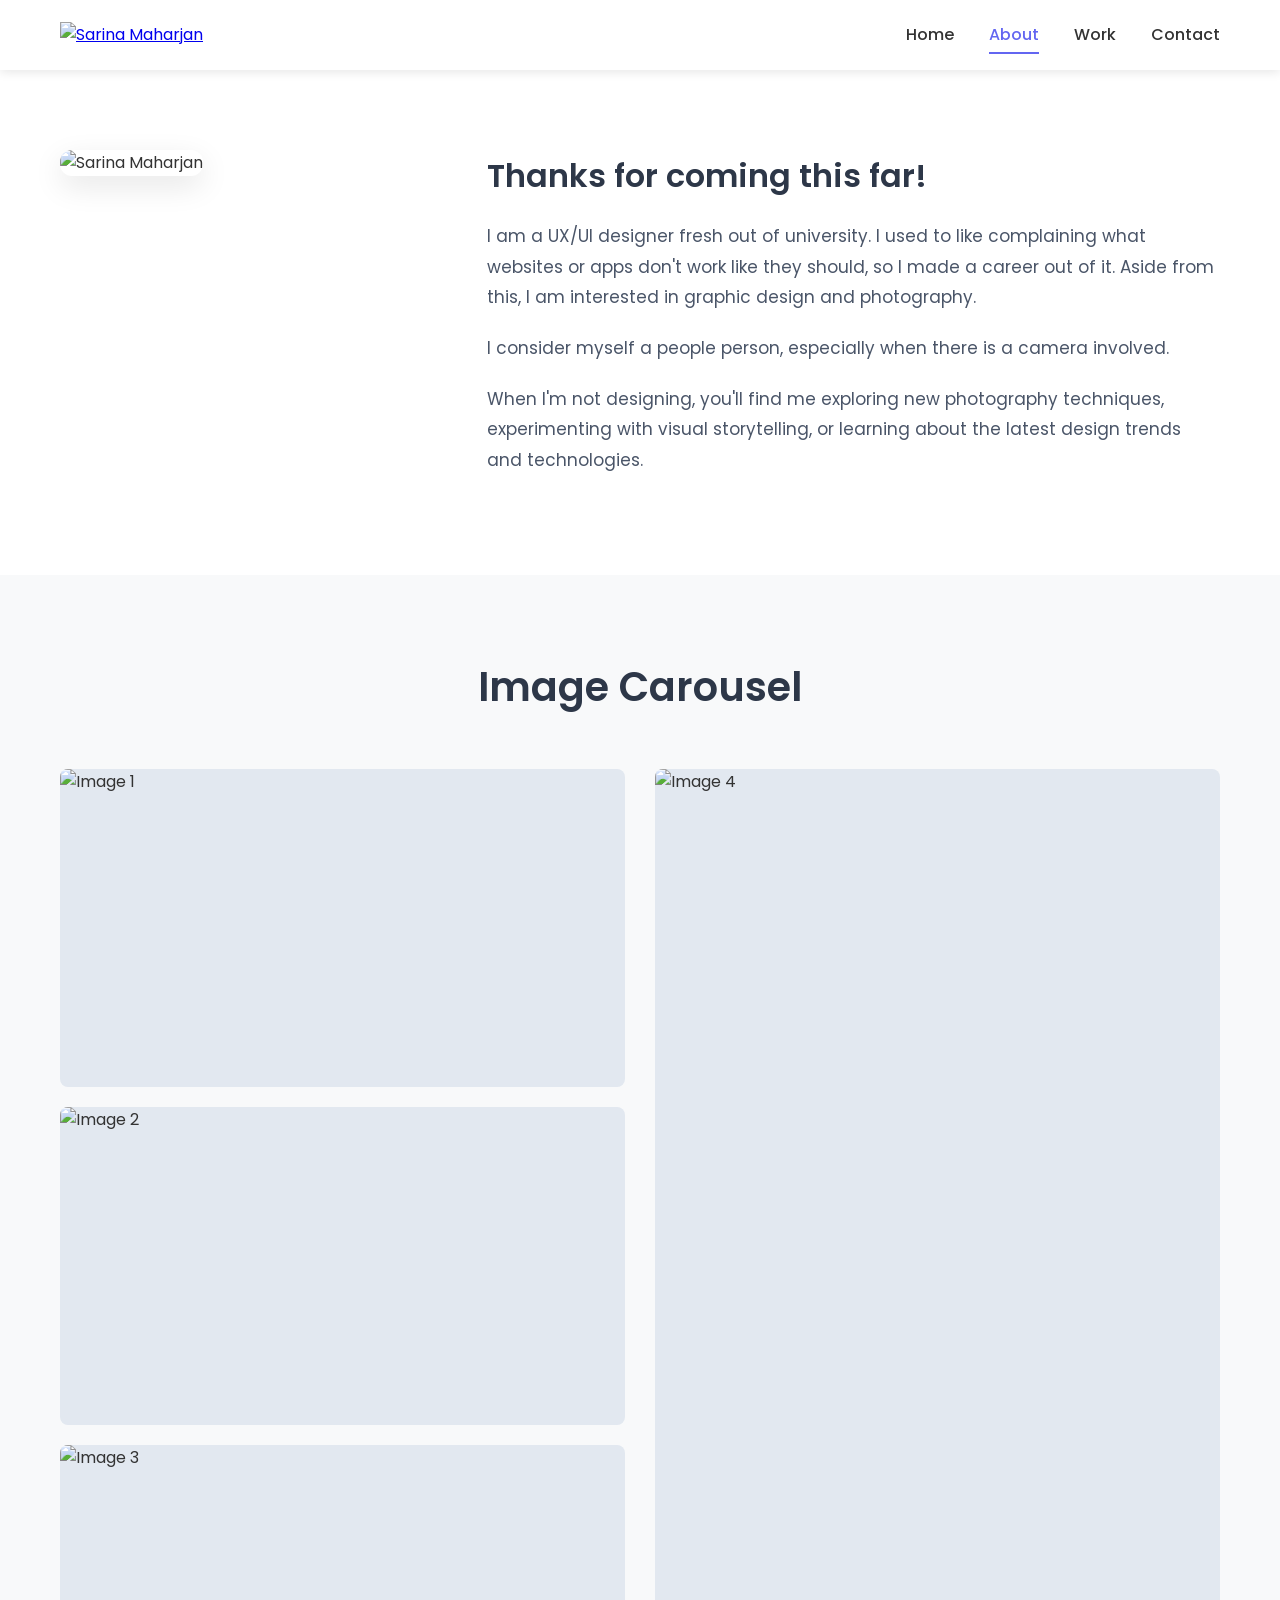
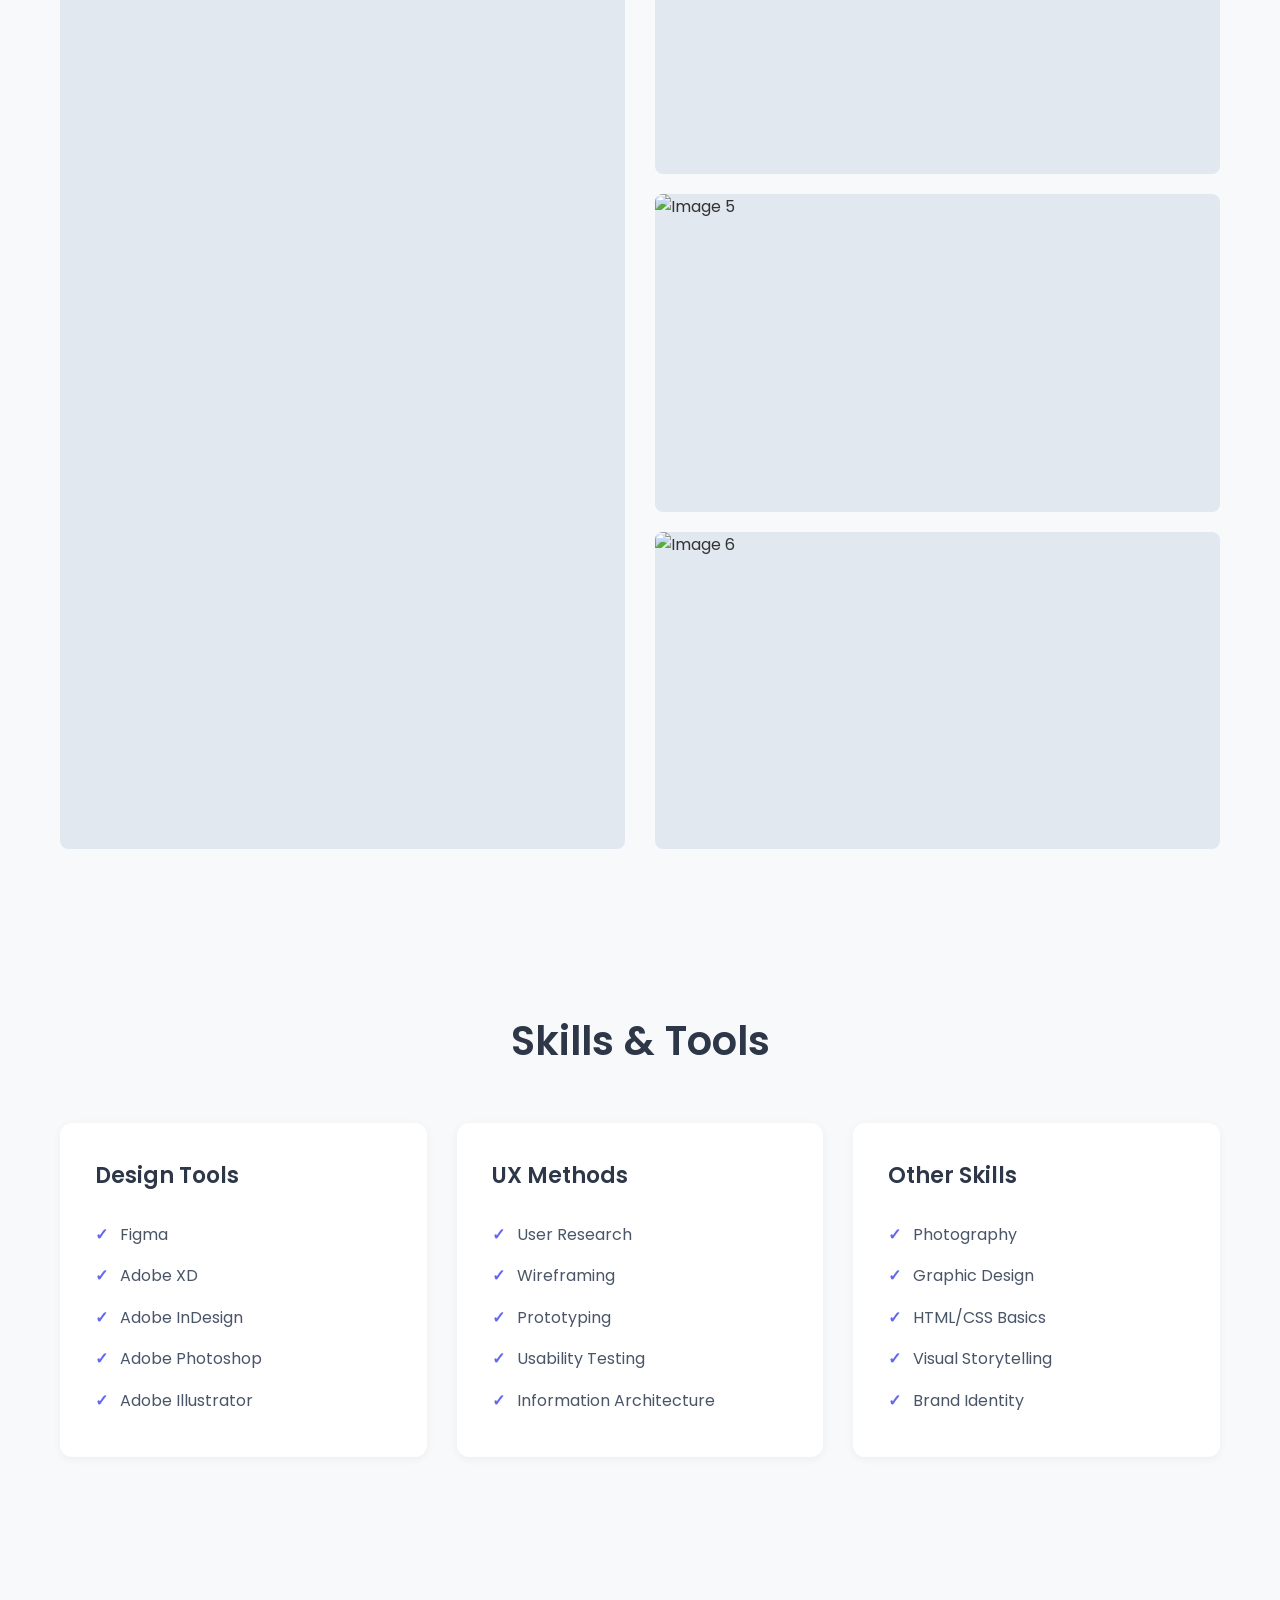
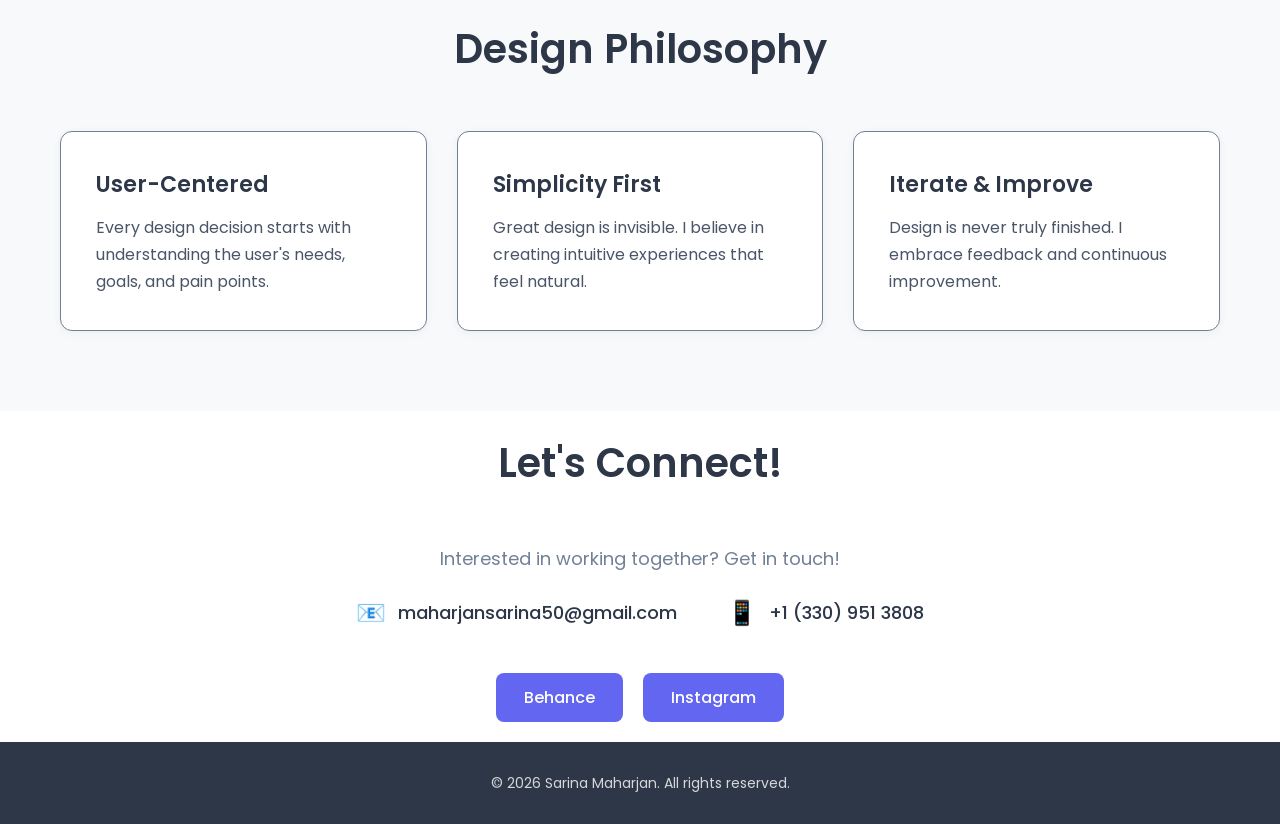
==== about.html @ 045d9f21 "Add files via upload" ====
<!DOCTYPE html>
<html lang="en">
<head>
    <meta charset="UTF-8">
    <meta name="viewport" content="width=device-width, initial-scale=1.0">
    <title>Sarina Maharjan</title>
    <link rel="stylesheet" href="style.css">
    <link href="https://fonts.googleapis.com/css2?family=Poppins:wght@300;400;500;600;700&display=swap" rel="stylesheet">
</head>
<body>
    <!-- Navigation -->
    <nav class="navbar">
        <div class="nav-container">
              <a href="index.html" class="logo">
    <img src="logo.png" alt="Sarina Maharjan">
</a>
            <ul class="nav-menu">
                <li><a href="index.html">Home</a></li>
                <li><a href="about.html" class="active">About</a></li>
                <li><a href="work.html">Work</a></li>
                <li><a href="#contact">Contact</a></li>
            </ul>
        </div>
    </nav>

    <!-- About Hero 
    <section class="page-hero">
        <div class="container">
            <h1>About Me</h1>
            <p>Designer, Creator, Problem Solver</p>
        </div>
    </section>
    -->

    <!-- About Content -->
    <section class="about-content">
        <div class="container">
            <div class="about-layout">
                <div class="about-image">
                    <img src="profile.jpg" alt="Sarina Maharjan">
                </div>
                <div class="about-text">
                    <h2>Thanks for coming this far!</h2>
                    <p>I am a UX/UI designer fresh out of university. I used to like complaining what websites or apps don't work like they should, so I made a career out of it. Aside from this, I am interested in graphic design and photography.</p>
                    <p>I consider myself a people person, especially when there is a camera involved.</p>
                    <p>When I'm not designing, you'll find me exploring new photography techniques, experimenting with visual storytelling, or learning about the latest design trends and technologies.</p>
     
                    <!-- About Content 
                    <div class="about-stats">
                        <div class="stat-item">
                            <h3>Fresh Graduate</h3>
                            <p>UX/UI Design</p>
                        </div>
                        <div class="stat-item">
                            <h3>Passionate</h3>
                            <p>About Design & Photography</p>
                        </div>
                        <div class="stat-item">
                            <h3>People Person</h3>
                            <p>Collaborative & Creative</p>
                        </div>
                    </div>-->
                </div>
            </div>
        </div>
    </section>

    <section class="carousel-section">
    <div class="container">
        <h2 class="section-title">Image Carousel</h2>
        <div class="carousel-grid">
            <!-- Left Column -->
            <div class="carousel-column">
                <div class="carousel-item horizontal">
                    <img src="saree.jpg" alt="Image 1">
                </div>
                <div class="carousel-item horizontal">
                    <img src="stage.jpg" alt="Image 2">
                </div>
                <div class="carousel-item vertical">
                    <img src="photo.jpg" alt="Image 3">
                </div>
            </div>
            
            <!-- Right Column -->
            <div class="carousel-column">
                <div class="carousel-item vertical">
                    <img src="office.jpg" alt="Image 4">
                </div>
                <div class="carousel-item horizontal">
                    <img src="wedding.jpg" alt="Image 5">
                </div>
                <div class="carousel-item horizontal">
                    <img src="smile.jpg" alt="Image 6">
                </div>
            </div>
        </div> 
    </div>
</section>

    <!-- Skills & Tools -->
    <section class="tools-section">
        <div class="container">
            <h2 class="section-title">Skills & Tools</h2>
            <div class="tools-grid">
                <div class="tool-category">
                    <h3>Design Tools</h3>
                    <ul>
                        <li>Figma</li>
                        <li>Adobe XD</li>
                        <li>Adobe InDesign</li>
                        <li>Adobe Photoshop</li>
                        <li>Adobe Illustrator</li>
                    </ul>
                </div>
                <div class="tool-category">
                    <h3>UX Methods</h3>
                    <ul>
                        <li>User Research</li>
                        <li>Wireframing</li>
                        <li>Prototyping</li>
                        <li>Usability Testing</li>
                        <li>Information Architecture</li>
                    </ul>
                </div>
                <div class="tool-category">
                    <h3>Other Skills</h3>
                    <ul>
                        <li>Photography</li>
                        <li>Graphic Design</li>
                        <li>HTML/CSS Basics</li>
                        <li>Visual Storytelling</li>
                        <li>Brand Identity</li>
                    </ul>
                </div>
            </div>
        </div>
    </section>

    <!-- Philosophy -->
    <section class="philosophy-section">
        <div class="container">
            <h2 class="section-title">Design Philosophy</h2>
            <div class="philosophy-content">
                <div class="philosophy-card">
                    <h3>User-Centered</h3>
                    <p>Every design decision starts with understanding the user's needs, goals, and pain points.</p>
                </div>
                <div class="philosophy-card">
                    <h3>Simplicity First</h3>
                    <p>Great design is invisible. I believe in creating intuitive experiences that feel natural.</p>
                </div>
                <div class="philosophy-card">
                    <h3>Iterate & Improve</h3>
                    <p>Design is never truly finished. I embrace feedback and continuous improvement.</p>
                </div>
            </div>
        </div>
    </section>

      <!-- Contact Section -->
    <section id="contact" class="contact">
        <div class="container">
            <h2 class="section-title">Let's Connect!</h2>
            <p class="contact-subtitle">Interested in working together? Get in touch!</p>
            <div class="contact-info">
                <div class="contact-item">
                    <span class="contact-icon">📧</span>
                    <a href="mailto:maharjansarina50@gmail.com">maharjansarina50@gmail.com</a>
                </div>
                <div class="contact-item">
                    <span class="contact-icon">📱</span>
                    <a href="tel:+13309513808">+1 (330) 951 3808</a>
                </div>
            </div>
            <div class="social-links">
                <a href="https://www.behance.net/sarinamaharjan" target="_blank" class="social-btn">
                    <span>Behance</span>
                </a>
                <a href="https://www.instagram.com/this_riri24/" target="_blank" class="social-btn">
                    <span>Instagram</span>
                </a>
            </div>
        </div>
    </section>

    <!-- Footer -->
    <footer>
        <div class="container">
            <p>© 2026 Sarina Maharjan. All rights reserved.</p>
        </div>
    </footer>

</body>
</html>
---- style.css ----
/* Reset & Base Styles */
* {
    margin: 0;
    padding: 0;
    box-sizing: border-box;
}

html {
    scroll-behavior: smooth;
}

body {
    font-family: 'Poppins', sans-serif;
    line-height: 1.6;
    color: #333;
    background-color: #ffffff;
}

.container {
    max-width: 1200px;
    margin: 0 auto;
    padding: 0 20px;
}

/* Navigation */
.navbar {
    background: white;
    box-shadow: 0 2px 10px rgba(0,0,0,0.1);
    position: sticky;
    top: 0;
    z-index: 1000;
}

.nav-container {
    max-width: 1200px;
    margin: 0 auto;
    padding: 0 20px;
    display: flex;
    justify-content: space-between;
    align-items: center;
    height: 70px;
}

.logo img {
    height: 60px;
    width: auto;
}

.nav-menu {
    display: flex;
    list-style: none;
    gap: 35px;
}

.nav-menu a {
    text-decoration: none;
    color: #333;
    font-weight: 500;
    font-size: 16px;
    transition: color 0.3s ease;
    position: relative;
}

.nav-menu a:hover,
.nav-menu a.active {
    color: #6366f1;
}

.nav-menu a.active::after {
    content: '';
    position: absolute;
    bottom: -8px;
    left: 0;
    width: 100%;
    height: 2px;
    background: #6366f1;
}

/* Hero Section */
.hero {
    background: linear-gradient(135deg, #667eea 0%, #764ba2 100%);
    color: white;
    padding: 100px 0;
    text-align: center;
}

.hero-content h1 {
    font-size: 48px;
    font-weight: 700;
    margin-bottom: 15px;
    letter-spacing: -1px;
}

.hero-content h2 {
    font-size: 28px;
    font-weight: 400;
    margin-bottom: 20px;
    opacity: 0.95;
}

.hero-description {
    font-size: 18px;
    line-height: 1.7;
    max-width: 700px;
    margin: 0 auto 40px;
    opacity: 0.9;
}

.hero-buttons {
    display: flex;
    gap: 20px;
    justify-content: center;
}

/* Buttons */
.btn {
    display: inline-block;
    padding: 14px 32px;
    border-radius: 8px;
    text-decoration: none;
    font-weight: 500;
    font-size: 16px;
    transition: all 0.3s ease;
    cursor: pointer;
    border: none;
}

.btn-primary {
   
    display: inline-block;
    background: #667eea;
    color: white;
    padding: 6px 16px;
    border-radius: 10px;
    font-size: 18px;
    font-weight: 500;
    margin-bottom: 15px;
}

.btn-primary:hover {
    transform: translateY(-2px);
    box-shadow: 0 10px 25px rgba(0,0,0,0.2);
}

.btn-secondary {
    background: transparent;
    color: white;
    border: 2px solid white;
}

.btn-secondary:hover {
    background: white;
    color: #6366f1;
}

/* Page Hero (for About & Work pages) */
.page-hero {
    background: linear-gradient(135deg, #667eea 0%, #764ba2 100%);
    color: white;
    padding: 100px 0;
    text-align: center;
}

.page-hero h1 {
    font-size: 48px;
    font-weight: 700;
    margin-bottom: 15px;
}

.page-hero p {
    font-size: 20px;
    opacity: 0.9;
}

/* Section Titles */
.section-title {
    font-size: 40px;
    font-weight: 600;
    margin-bottom: 50px;
    color: #2d3748;
    text-align: center;
}

/* Featured Work Section */
.featured-work {
    padding: 80px 0;
    background: #f8f9fa;
}

.work-grid {
    display: grid;
    grid-template-columns: repeat(auto-fit, minmax(320px, 1fr));
    gap: 40px;
}

.work-card {
    background: #e2e8f0;
    overflow: hidden;
    box-shadow: 0 4px 15px rgba(0,0,0,0.1);
    transition: transform 0.3s ease, box-shadow 0.3s ease;
    border: 1px solid #718096;
}

.work-card:hover {
    transform: translateY(-5px);
    box-shadow: 0 10px 30px rgba(0,0,0,0.15);
}

.work-image {
    width:100%;
    height: 250px;
    border: 5px solid #6366f1;
    display: flex;
    align-items: center;
    justify-content: center;
}

.work-image img {
    width: 100%;
    height: 100%;
    object-fit: cover;
}

.work-info {
    padding: 30px;
}

.work-info h3 {
    font-size: 24px;
    font-weight: 600;
    margin-bottom: 12px;
    color: #2d3748;
}

.work-info p {
    font-size: 16px;
    line-height: 1.6;
    color: #718096;
    margin-bottom: 20px;
}

.work-link {
    color: #6366f1;
    text-decoration: none;
    font-weight: 500;
    font-size: 16px;
    display: inline-flex;
    align-items: center;
    transition: color 0.3s ease;
}

.work-link:hover {
    color: #4f46e5;
}

/* Skills Section */
.skills {
    padding: 80px 0;
    background: white;
}

.skills-grid {
    display: grid;
    grid-template-columns: repeat(auto-fit, minmax(250px, 1fr));
    gap: 30px;
}

.skill-card {
    background: #f8f9fa;
    padding: 40px 30px;
    border-radius: 12px;
    text-align: center;
    transition: transform 0.3s ease;
}

.skill-card:hover {
    transform: translateY(-5px);
}

.skill-icon {
    font-size: 48px;
    margin-bottom: 20px;
}

.skill-card h3 {
    font-size: 22px;
    font-weight: 600;
    margin-bottom: 12px;
    color: #2d3748;
}

.skill-card p {
    font-size: 16px;
    color: #718096;
    line-height: 1.6;
}

/* About Page Styles */
.about-content {
    padding: 80px 0;
    background: white;
}

.about-layout {
    display: grid;
    grid-template-columns: 1fr 2fr;
    gap: 60px;
    align-items: start;
}

.about-image img {
    width: 100%;
    border-radius: 12px;
    box-shadow: 0 10px 30px rgba(0,0,0,0.1);
}

.about-text h2 {
    font-size: 32px;
    font-weight: 600;
    margin-bottom: 20px;
    color: #2d3748;
}

.about-text p {
    font-size: 17px;
    line-height: 1.8;
    color: #4a5568;
    margin-bottom: 20px;
}

.about-stats {
    display: grid;
    grid-template-columns: repeat(auto-fit, minmax(200px, 1fr));
    gap: 30px;
    margin-top: 40px;
}

.stat-item {
    background: #f8f9fa;
    padding: 25px;
    border-radius: 8px;
    text-align: center;
}

.stat-item h3 {
    font-size: 20px;
    font-weight: 600;
    color: #6366f1;
    margin-bottom: 8px;
}

.stat-item p {
    font-size: 15px;
    color: #718096;
}
/*Photo grid */
.carousel-section {
    padding: 80px 0;
    background: #f8f9fa;
}

.carousel-grid {
    display: grid;
    grid-template-columns: 1fr 1fr;
    gap: 30px;
    overflow: hidden;
}

.carousel-column {
    display: grid;
    grid-template-columns: 1fr;
    gap: 20px;
}

.carousel-item {
    border-radius: 8px;
    overflow: hidden;
    background: #e2e8f0;
}

.carousel-item.horizontal {
    aspect-ratio: 16 / 9;
}

.carousel-item.vertical {
    aspect-ratio: 9 / 16;
}

.carousel-item img {
    width: 100%;
    height: 100%;
    object-fit: cover;
    transition: transform 0.3s ease;
}

.carousel-item:hover img {
    transform: scale(1.05);
}

/* Responsive */
@media (max-width: 768px) {
    .carousel-grid {
        grid-template-columns: 1fr;
    }
}

/* Tools Section */
.tools-section {
    padding: 80px 0;
    background: #f8f9fa;
}

.tools-grid {
    display: grid;
    grid-template-columns: repeat(auto-fit, minmax(280px, 1fr));
    gap: 30px;
}

.tool-category {
    background: white;
    padding: 35px;
    border-radius: 12px;
    box-shadow: 0 2px 10px rgba(0,0,0,0.05);
}

.tool-category h3 {
    font-size: 22px;
    font-weight: 600;
    margin-bottom: 20px;
    color: #2d3748;
}

.tool-category ul {
    list-style: none;
}

.tool-category li {
    font-size: 16px;
    color: #4a5568;
    padding: 8px 0;
    padding-left: 25px;
    position: relative;
}

.tool-category li::before {
    content: '✓';
    position: absolute;
    left: 0;
    color: #6366f1;
    font-weight: 600;
}

/* Education Section */
.education-section {
    padding: 80px 0;
    background: white;
}

.education-card {
    display: flex;
    gap: 30px;
    background: #f8f9fa;
    padding: 40px;
    border-radius: 12px;
    max-width: 800px;
    margin: 0 auto;
}

.edu-icon {
    font-size: 48px;
    flex-shrink: 0;
}

.edu-content h3 {
    font-size: 24px;
    font-weight: 600;
    color: #2d3748;
    margin-bottom: 8px;
}

.edu-university {
    font-size: 18px;
    color: #6366f1;
    font-weight: 500;
    margin-bottom: 5px;
}

.edu-year {
    font-size: 16px;
    color: #718096;
    margin-bottom: 15px;
}

.edu-description {
    font-size: 16px;
    line-height: 1.7;
    color: #4a5568;
}

/* Philosophy Section */
.philosophy-section {
    padding: 80px 0;
    background: #f8f9fa;
}

.philosophy-content {
    display: grid;
    grid-template-columns: repeat(auto-fit, minmax(280px, 1fr));
    gap: 30px;
}

.philosophy-card {
    background: white;
    padding: 35px;
    border-radius: 12px;
    box-shadow: 0 2px 10px rgba(0,0,0,0.05);
    border: 1px solid #718096
}

.philosophy-card h3 {
    font-size: 22px;
    font-weight: 600;
    color: #2d3748;
    margin-bottom: 12px;
}

.philosophy-card p {
    font-size: 16px;
    line-height: 1.7;
    color: #4a5568;
}

/* Work Portfolio Page */
.work-portfolio {
    padding: 80px 0;
    background: white;
}

.project-section {
    margin-bottom: 100px;
}

.project-content {
    display: grid;
    grid-template-columns: 1fr 1fr;
    gap: 60px;
    align-items: center;
}

.project-section.alternate .project-content {
    direction: rtl;
}

.project-section.alternate .project-content > * {
    direction: ltr;
}

.project-image img {
    width: 100%;
    border-radius: 12px;
    box-shadow: 0 10px 30px rgba(0,0,0,0.15);
}

.project-tag {
    display: inline-block;
    background: #6366f1;
    color: white;
    padding: 6px 16px;
    border-radius: 20px;
    font-size: 14px;
    font-weight: 500;
    margin-bottom: 15px;
}

.project-details h2 {
    font-size: 36px;
    font-weight: 600;
    color: #2d3748;
    margin-bottom: 15px;
}

.project-description {
    font-size: 17px;
    line-height: 1.8;
    color: #4a5568;
    margin-bottom: 30px;
}

.project-highlights {
    display: grid;
    grid-template-columns: repeat(3, 1fr);
    gap: 20px;
    margin-bottom: 30px;
    padding: 25px;
    background: #f8f9fa;
    border-radius: 8px;
}

.highlight-item h4 {
    font-size: 14px;
    font-weight: 600;
    color: #718096;
    margin-bottom: 5px;
    text-transform: uppercase;
    letter-spacing: 0.5px;
}

.highlight-item p {
    font-size: 16px;
    color: #2d3748;
    font-weight: 500;
}



.project-features {
    margin-bottom: 30px;
}

.project-features h4 {
    font-size: 18px;
    font-weight: 600;
    color: #2d3748;
    margin-bottom: 12px;
}

.project-features ul {
    list-style: none;
}

.project-features li {
    font-size: 16px;
    color: #4a5568;
    padding: 6px 0;
    padding-left: 25px;
    position: relative;
}

.project-features li::before {
    content: '•';
    position: absolute;
    left: 0;
    color: #6366f1;
    font-weight: 600;
    font-size: 20px;
}

/* Gallery Preview */
.gallery-preview {
    padding: 80px 0;
    background: #f8f9fa;
}

.photo-grid {
    display: grid;
    grid-template-columns: repeat(2, 1fr);
    gap: 20px;
}

.photo-item {
    aspect-ratio: 1;
    border-radius: 8px;
    overflow: hidden;
    background: #e2e8f0;
    cursor: pointer;
    position: relative;
}

.photo-item img {
    width: 100%;
    height: 100%;
    object-fit: cover;
    transition: transform 0.3s ease;
}

.photo-item:hover img {
    transform: scale(1.05);
}

/* Modal for enlarged image */
/* Modal for enlarged image */
.modal {
    display: none;
    position: fixed;
    z-index: 2000;
    left: 0;
    top: 0;
    width: 100%;
    height: 100%;
    background-color: rgba(0, 0, 0, 0.8);
    animation: fadeIn 0.3s ease;
    overflow: auto;
}

.modal.active {
    display: flex;
    align-items: center;
    justify-content: center;
    padding: 20px;
}

.modal-content {
    position: relative;
    max-width: 90%;
    max-height: 85vh;
    border-radius: 12px;
    overflow: hidden;
    display: flex;
    align-items: center;
    justify-content: center;
}

.modal-content img {
    width: 100%;
    height: auto;
    display: block;
    max-height: 85vh;
    object-fit: contain;
}

.modal-close {
    position: absolute;
    top: 20px;
    right: 30px;
    color: white;
    font-size: 40px;
    font-weight: bold;
    cursor: pointer;
    background: rgba(0, 0, 0, 0.5);
    width: 50px;
    height: 50px;
    border-radius: 50%;
    display: flex;
    align-items: center;
    justify-content: center;
    transition: background 0.3s ease;
    z-index: 2001;
}

.modal-close:hover {
    background: rgba(0, 0, 0, 0.8);
}

@keyframes fadeIn {
    from {
        opacity: 0;
    }
    to {
        opacity: 1;
    }
}

/* CTA Section */
.cta-section {
    padding: 80px 0;
    text-align: center;
    background: linear-gradient(135deg, #667eea 0%, #764ba2 100%);
    color: white;
}

.cta-section h2 {
    font-size: 40px;
    font-weight: 600;
    margin-bottom: 15px;
}

.cta-section p {
    font-size: 18px;
    margin-bottom: 30px;
    opacity: 0.9;
}

/* Contact Section */
.contact {
    padding: 20px 0;
    background: white;
    text-align: center;
}

.contact-subtitle {
    font-size: 18px;
    color: #718096;
    margin-bottom: 20px;
}

.contact-info {
    display: flex;
    justify-content: center;
    gap: 50px;
    margin-bottom: 40px;
    flex-wrap: wrap;
}

.contact-item {
    display: flex;
    align-items: center;
    gap: 12px;
}

.contact-icon {
    font-size: 24px;
}

.contact-item a {
    font-size: 18px;
    color: #2d3748;
    text-decoration: none;
    font-weight: 500;
    transition: color 0.3s ease;
}

.contact-item a:hover {
    color: #6366f1;
}

.social-links {
    display: flex;
    justify-content: center;
    gap: 20px;
}

.social-btn {
    display: inline-block;
    padding: 12px 28px;
    background: #6366f1;
    color: white;
    text-decoration: none;
    border-radius: 8px;
    font-weight: 500;
    transition: all 0.3s ease;
}

.social-btn:hover {
    background: #4f46e5;
    transform: translateY(-2px);
    box-shadow: 0 5px 15px rgba(99, 102, 241, 0.3);
}

/* Footer */
footer {
    background: #2d3748;
    color: white;
    padding: 30px 0;
    text-align: center;
    width: 100%;
}

footer p {
    font-size: 14px;
    opacity: 0.8;
}

/* Responsive Design */
@media (max-width: 768px) {
    .nav-menu {
        gap: 20px;
    }
    
    .hero-content h1 {
        font-size: 40px;
    }
    
    .hero-content h2 {
        font-size: 22px;
    }
    
    .hero-buttons {
        flex-direction: column;
        align-items: center;
    }
    
    .section-title {
        font-size: 32px;
    }
    
    .about-layout {
        grid-template-columns: 1fr;
    }
    
    .project-content {
        grid-template-columns: 1fr;
    }
    
    .project-section.alternate .project-content {
        direction: ltr;
    }
    
    .project-highlights {
        grid-template-columns: 1fr;
    }
    
    .contact-info {
        flex-direction: column;
        gap: 20px;
    }
    
    .photo-grid {
        grid-template-columns: repeat(auto-fit, minmax(250px, 1fr));
    }
}

@media (max-width: 480px) {
    .nav-menu {
        gap: 15px;
        font-size: 14px;
    }
    
    .logo {
        font-size: 24px;
    }
    
    .hero-content h1 {
        font-size: 32px;
    }
    
    .page-hero h1 {
        font-size: 36px;
    }
}
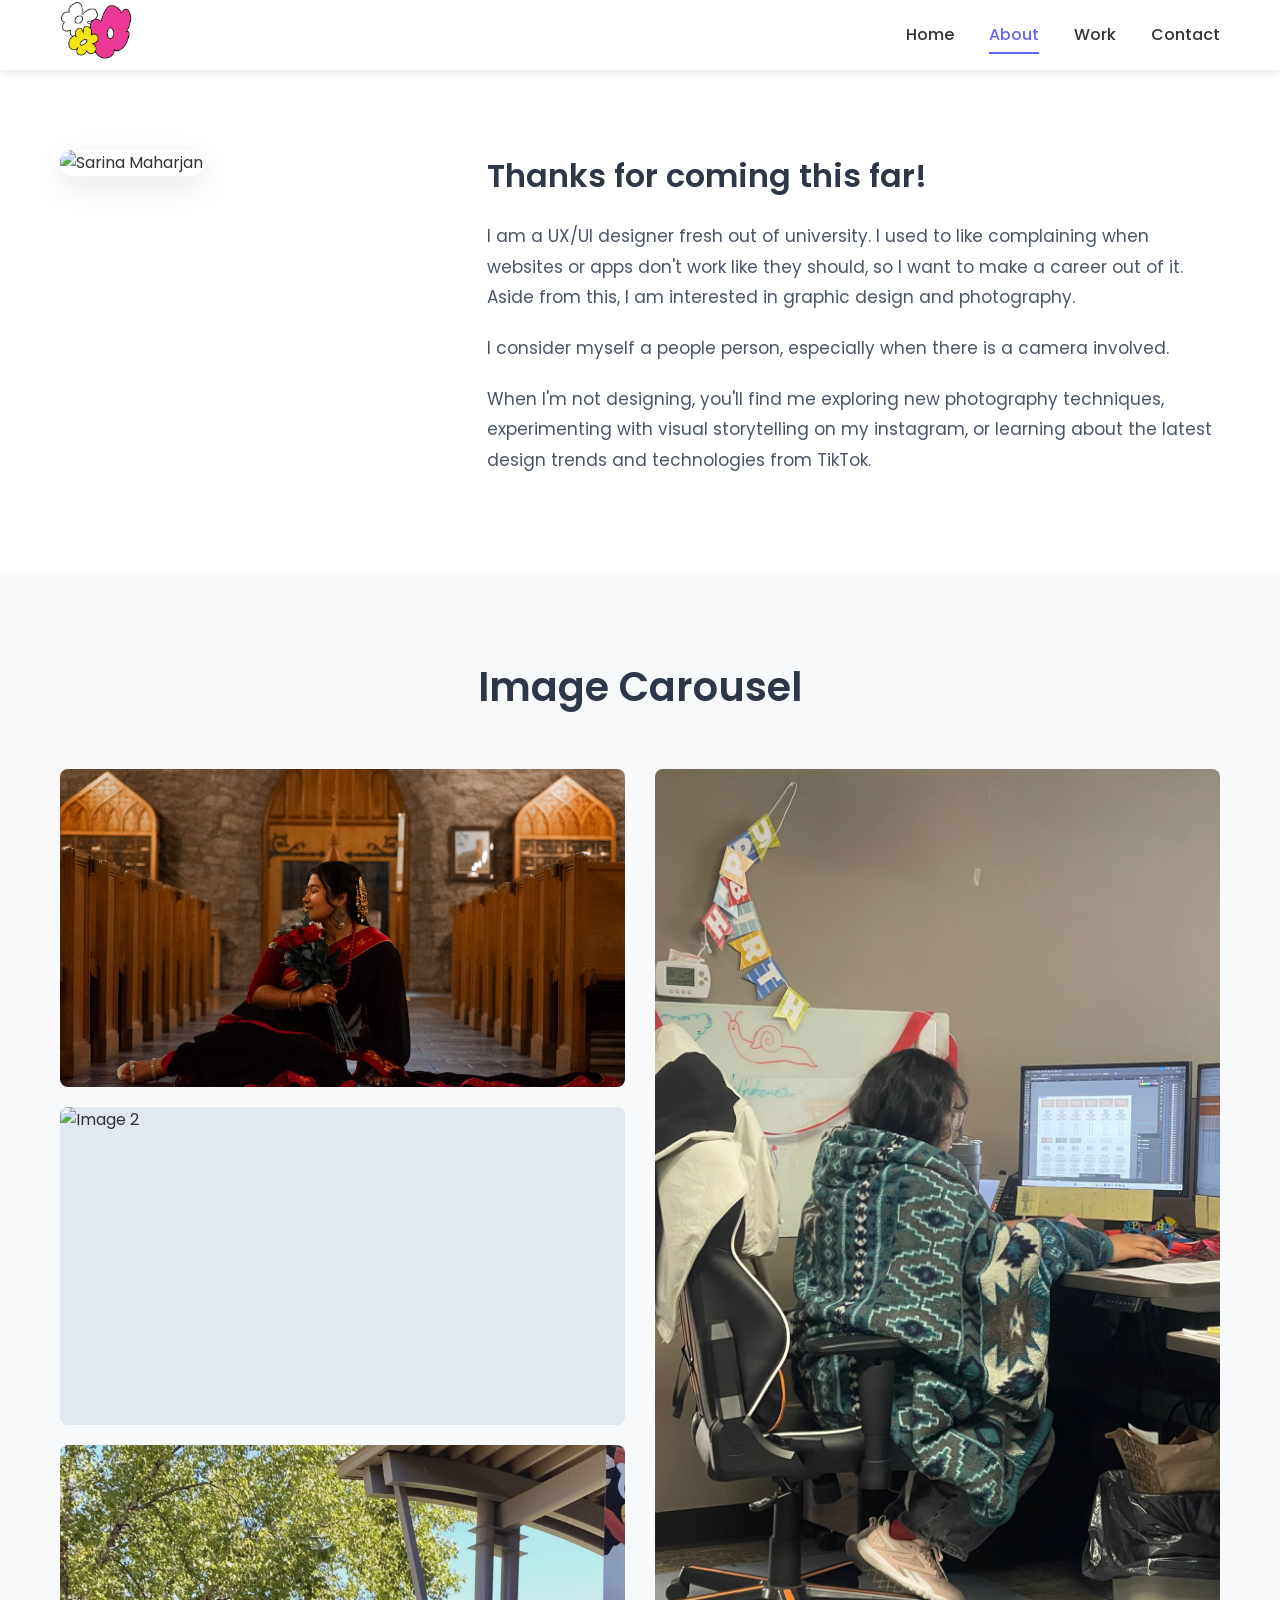
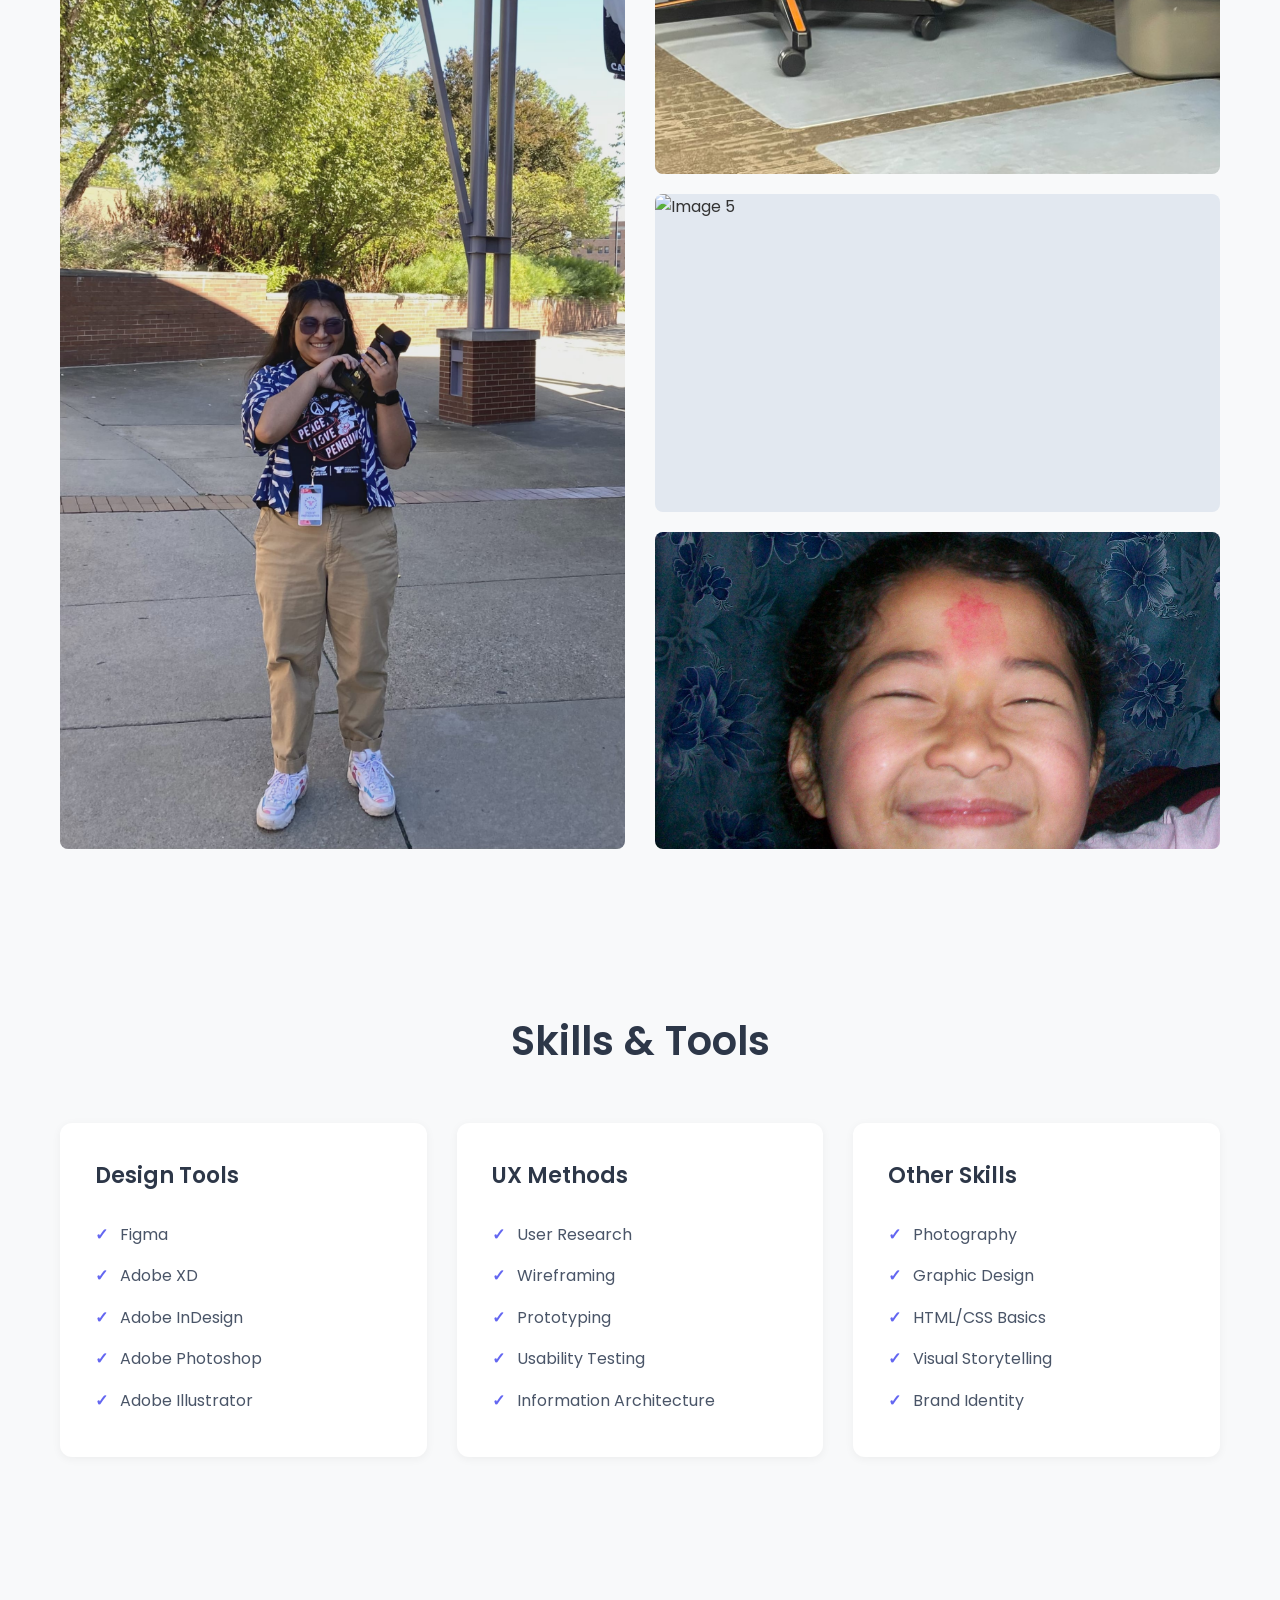
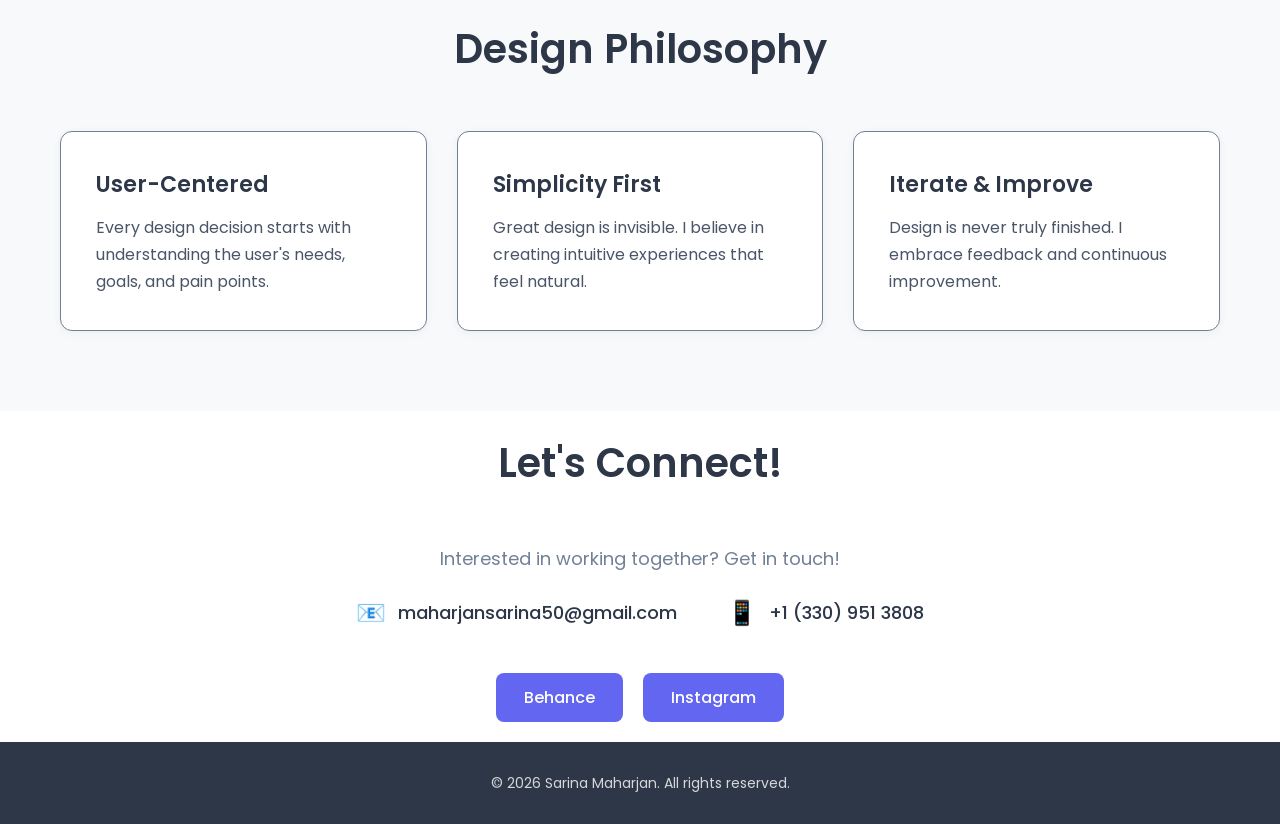
==== commit 7ac9b7df: "Add files via upload" ====
--- a/about.html
+++ b/about.html
@@ -41,9 +41,9 @@
                 </div>
                 <div class="about-text">
                     <h2>Thanks for coming this far!</h2>
-                    <p>I am a UX/UI designer fresh out of university. I used to like complaining what websites or apps don't work like they should, so I made a career out of it. Aside from this, I am interested in graphic design and photography.</p>
+                    <p>I am a UX/UI designer fresh out of university. I used to like complaining when websites or apps don't work like they should, so I want to make a career out of it. Aside from this, I am interested in graphic design and photography.</p>
                     <p>I consider myself a people person, especially when there is a camera involved.</p>
-                    <p>When I'm not designing, you'll find me exploring new photography techniques, experimenting with visual storytelling, or learning about the latest design trends and technologies.</p>
+                    <p>When I'm not designing, you'll find me exploring new photography techniques, experimenting with visual storytelling on my instagram, or learning about the latest design trends and technologies from TikTok.</p>
      
                     <!-- About Content 
                     <div class="about-stats">
@@ -182,6 +182,7 @@
                 </a>
             </div>
         </div>
+        
     </section>
 
     <!-- Footer -->
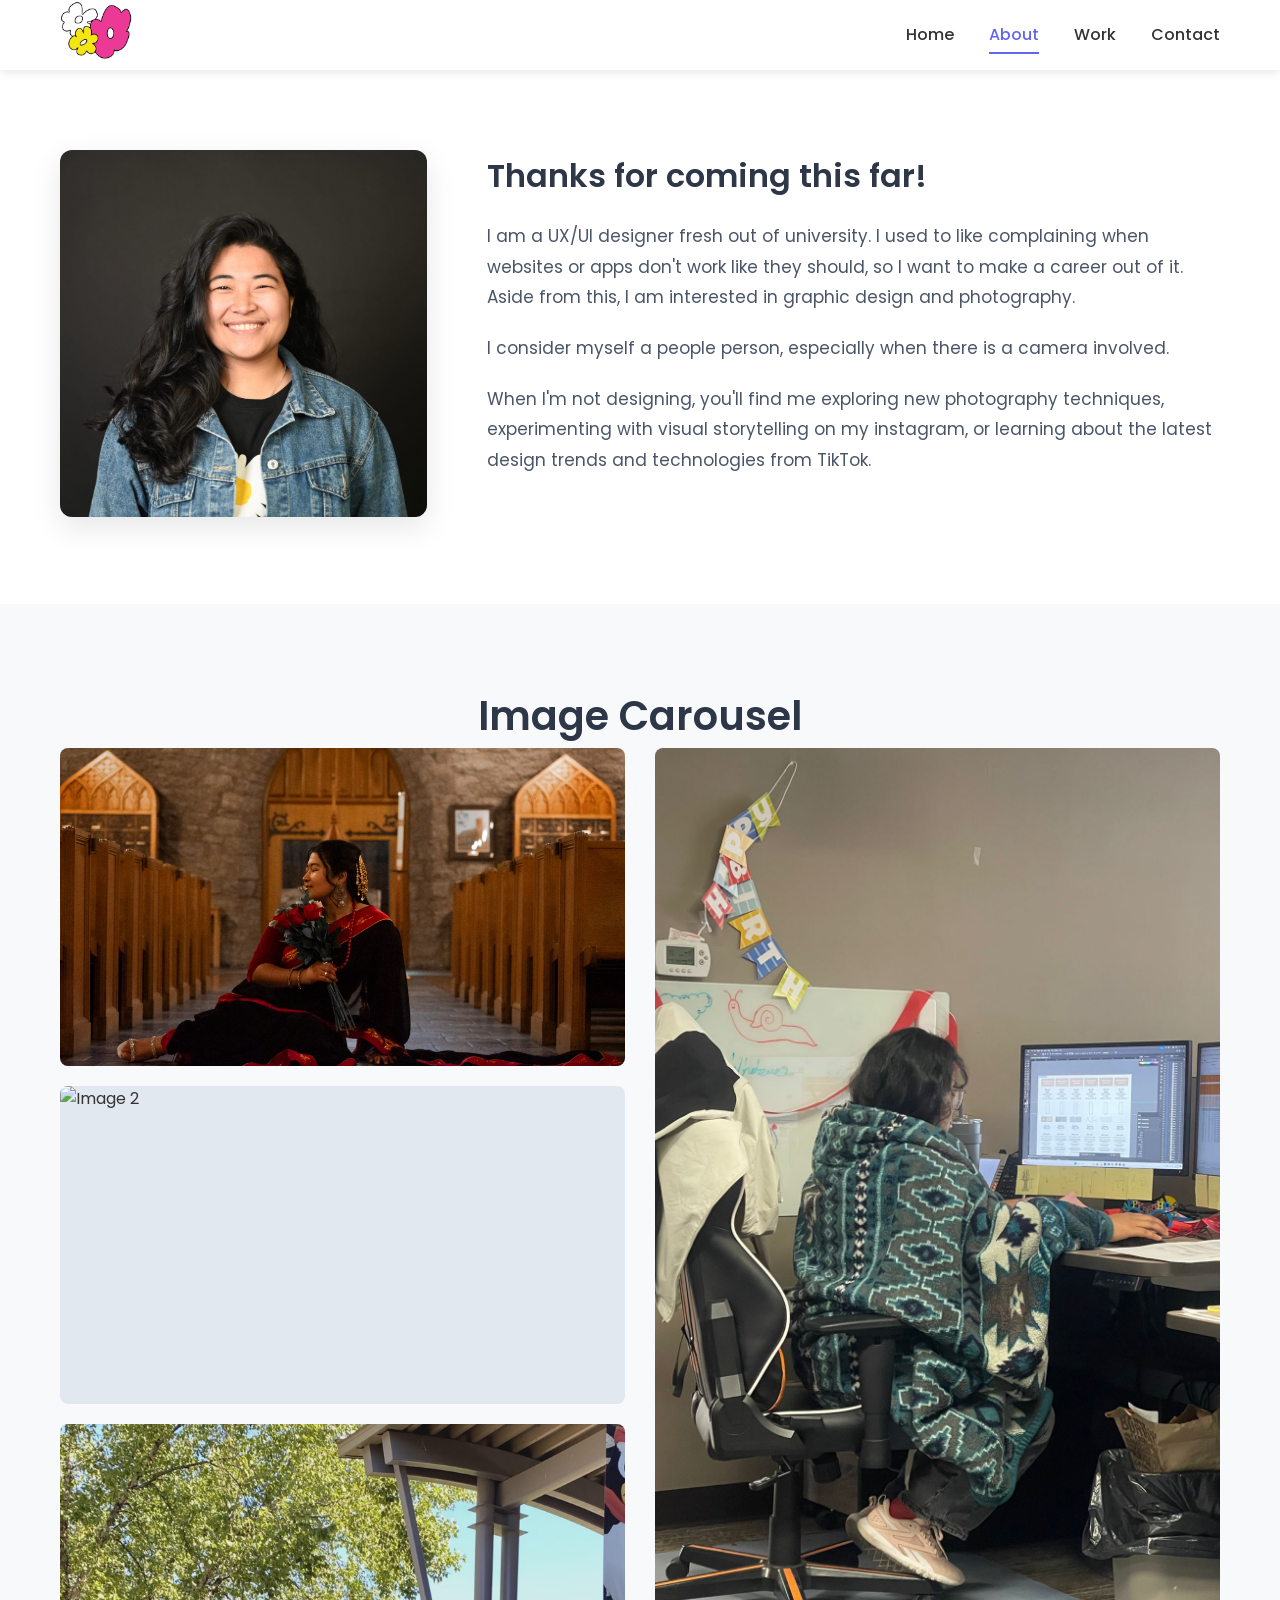
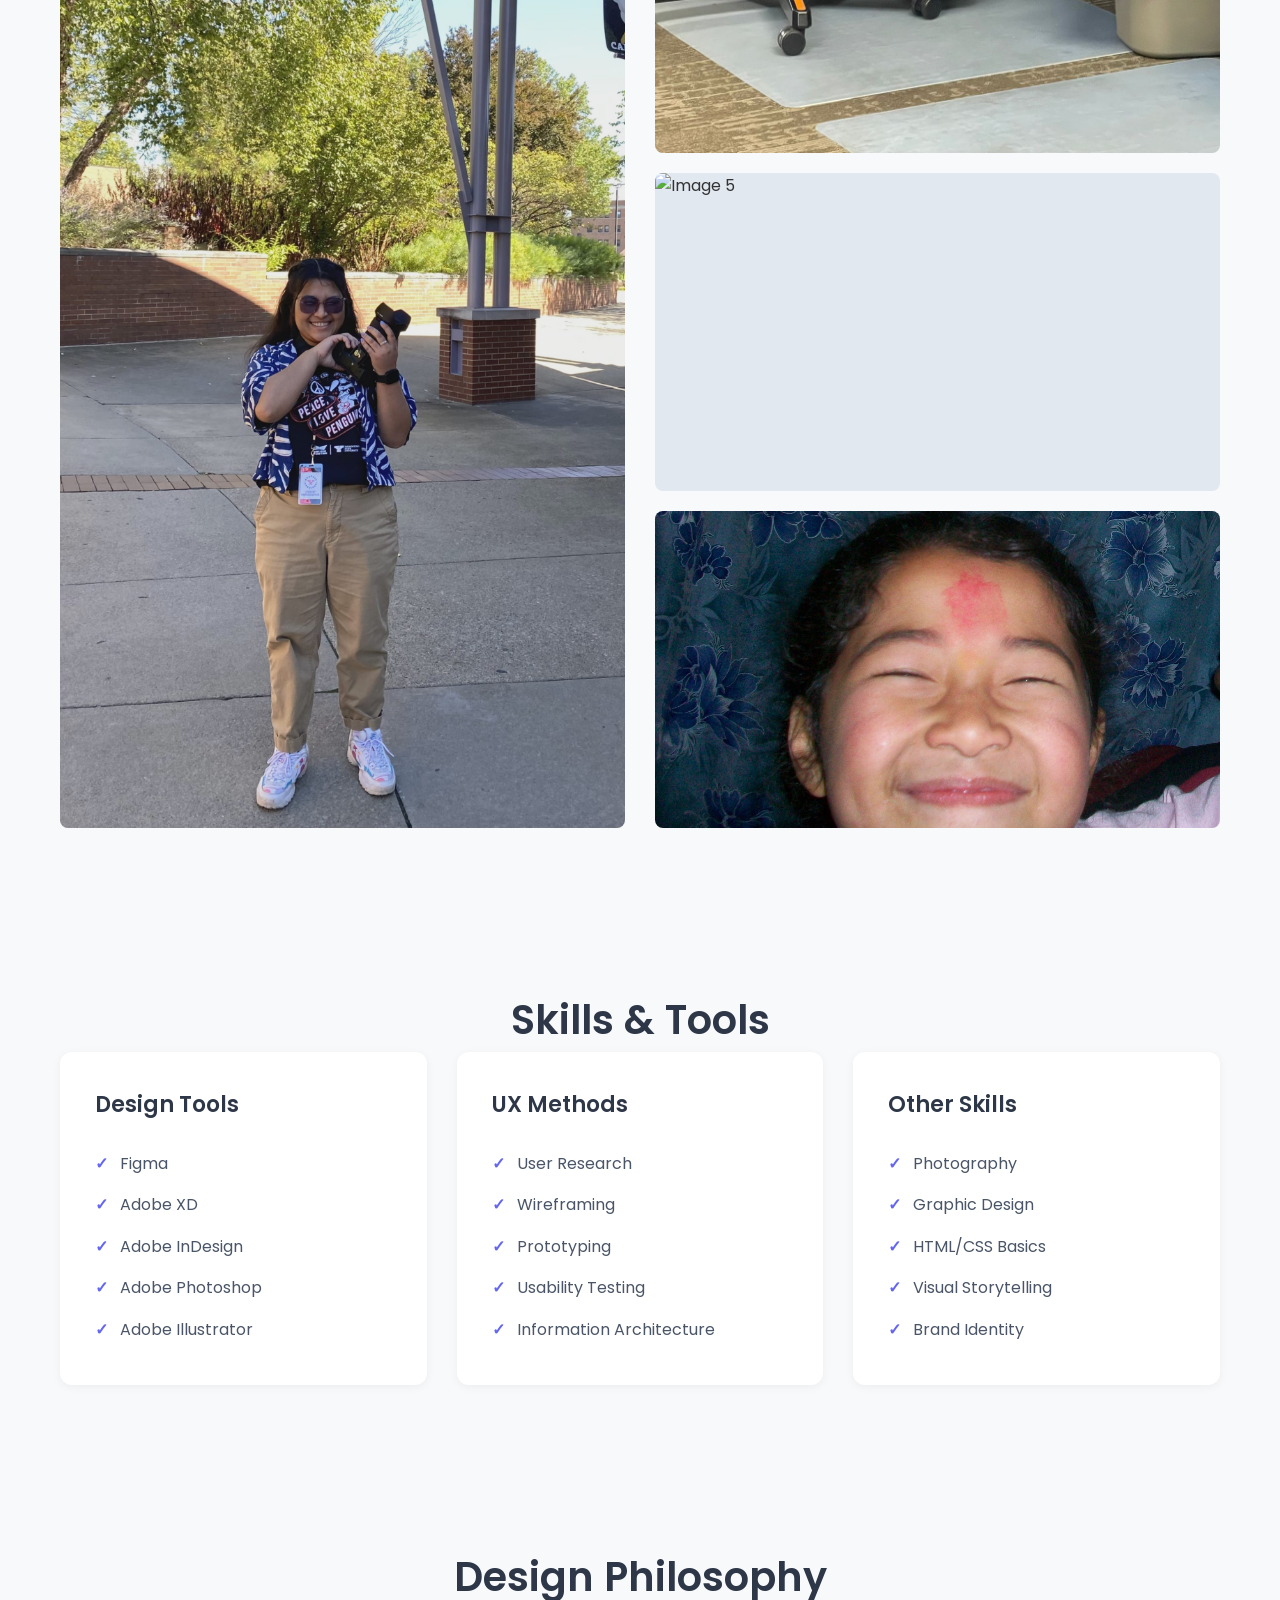
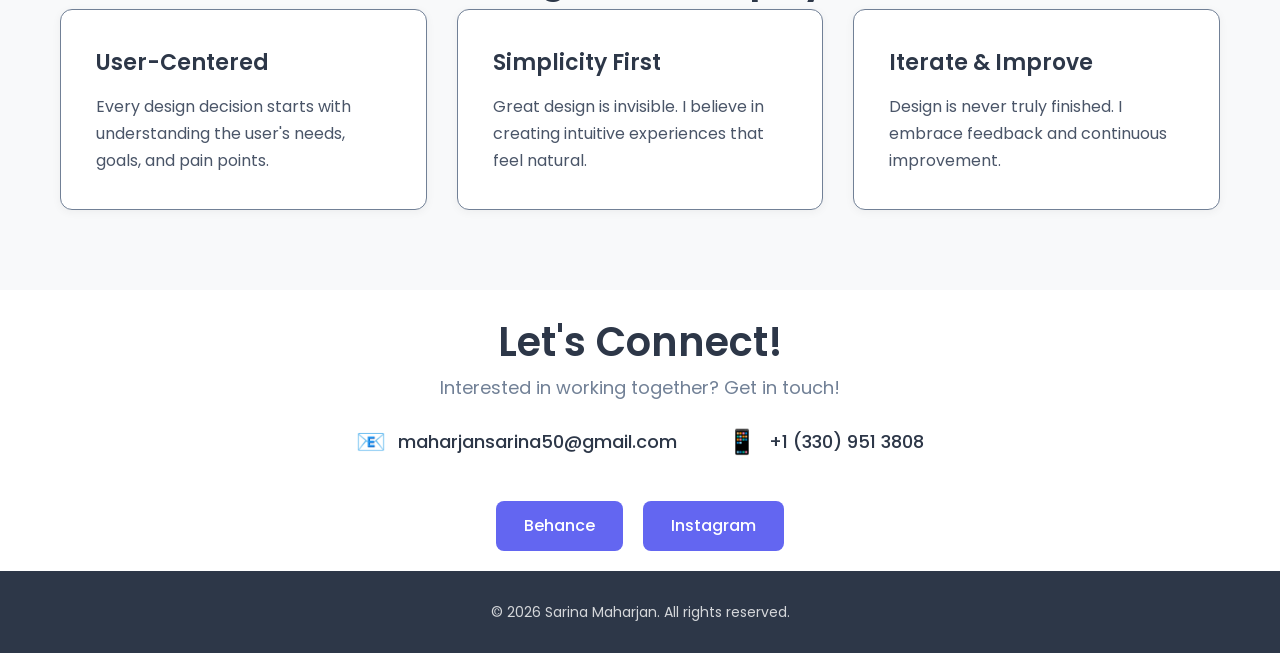
==== commit 45b2671f: "Fix image filename case in about.html" ====
--- a/about.html
+++ b/about.html
@@ -37,7 +37,7 @@
         <div class="container">
             <div class="about-layout">
                 <div class="about-image">
-                    <img src="profile.jpg" alt="Sarina Maharjan">
+                    <img src="Profile.jpg" alt="Sarina Maharjan">
                 </div>
                 <div class="about-text">
                     <h2>Thanks for coming this far!</h2>
@@ -193,4 +193,4 @@
     </footer>
 
 </body>
-</html>+</html>
--- a/style.css
+++ b/style.css
@@ -176,9 +176,17 @@
 .section-title {
     font-size: 40px;
     font-weight: 600;
-    margin-bottom: 50px;
+    margin-bottom: 0px;
     color: #2d3748;
     text-align: center;
+}
+
+.section-subtitle {
+    font-size: 22px;
+    color: #2d3748;
+    text-align: center;
+    padding: 30px 20px;
+    margin-bottom: 20px;
 }
 
 /* Featured Work Section */
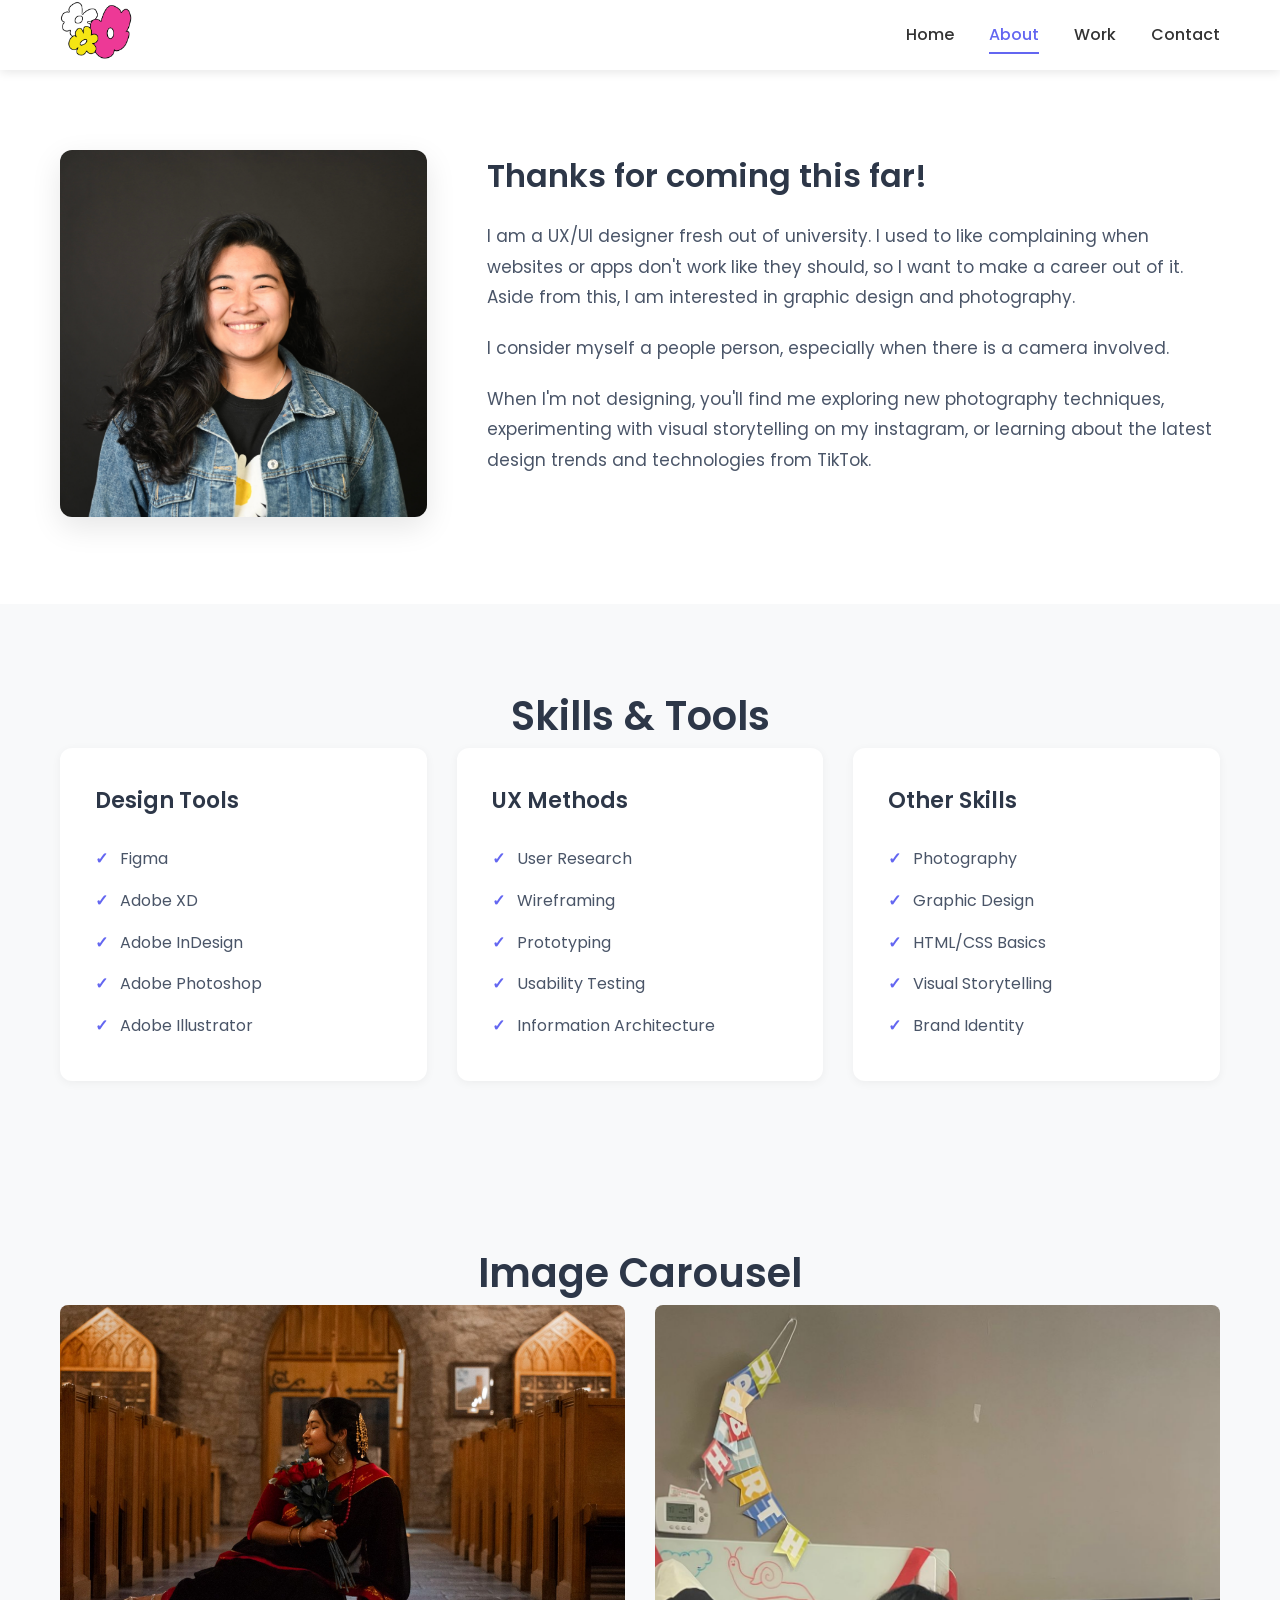
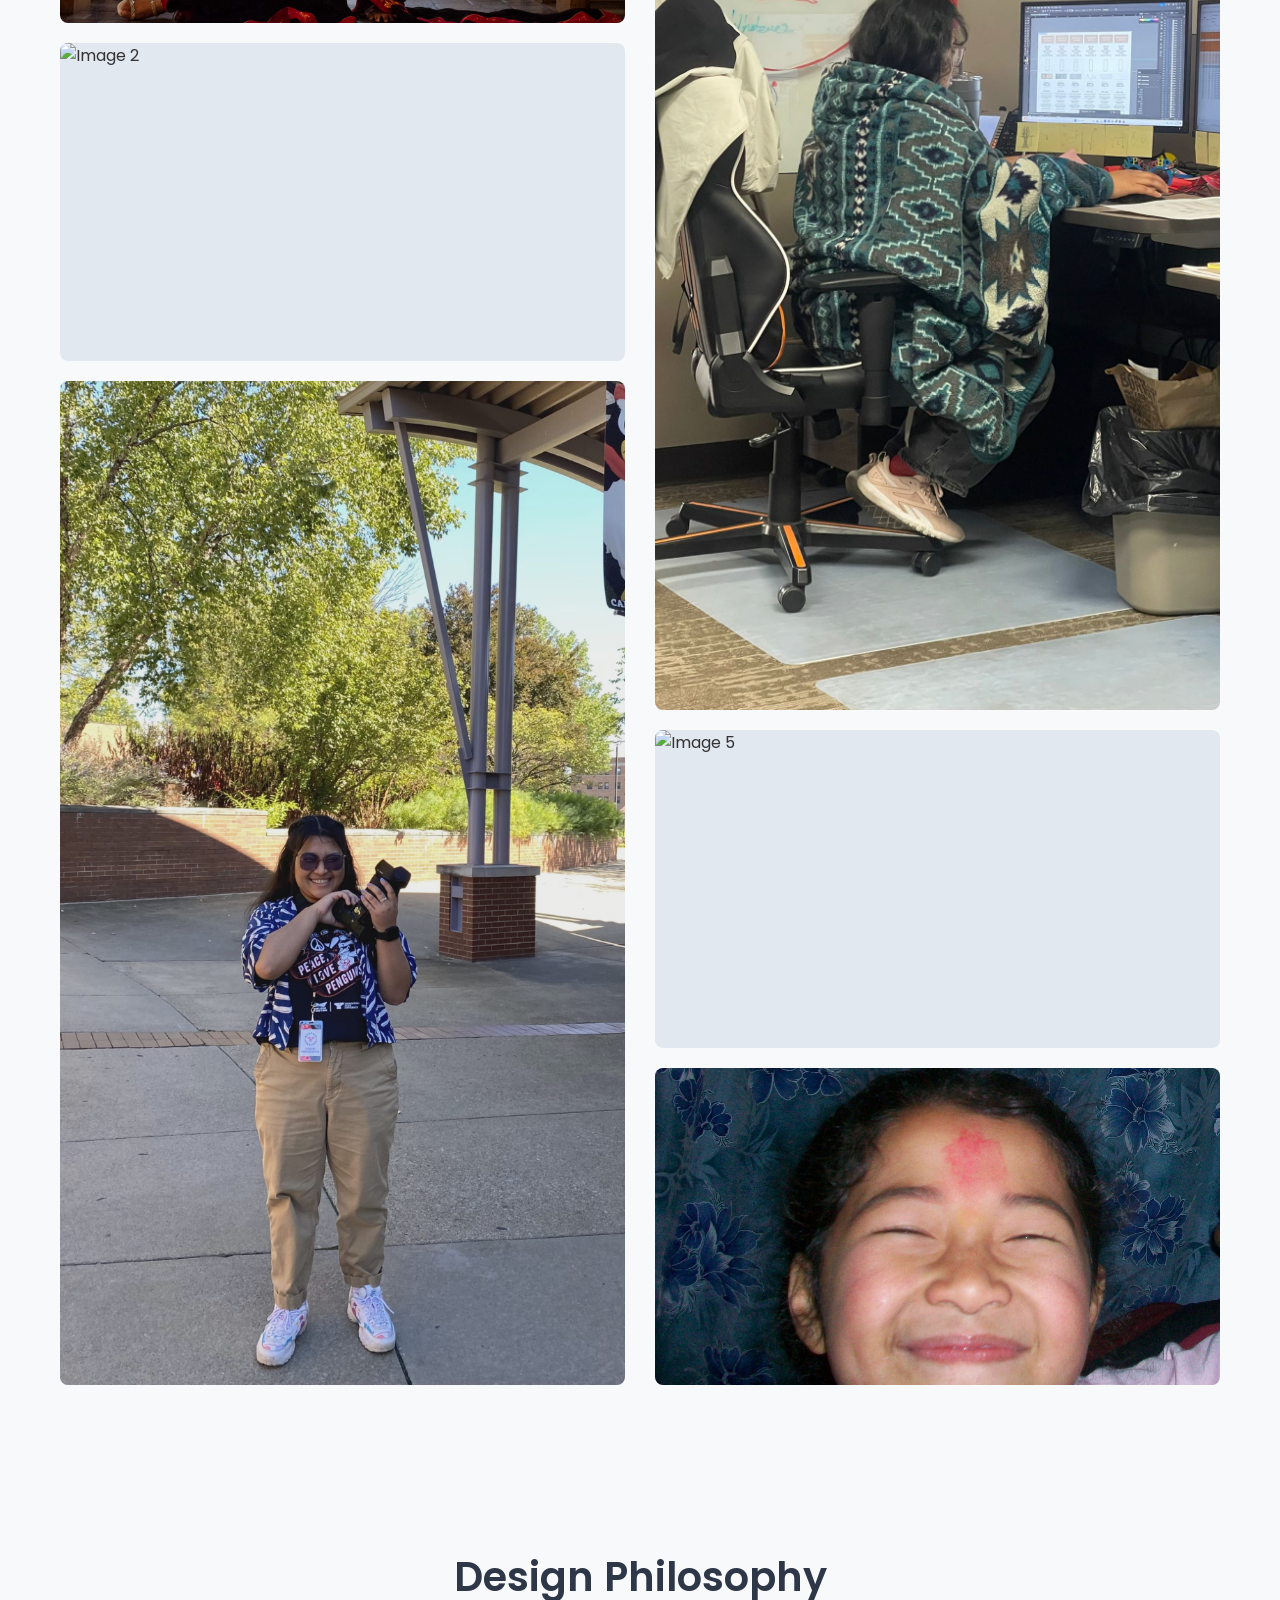
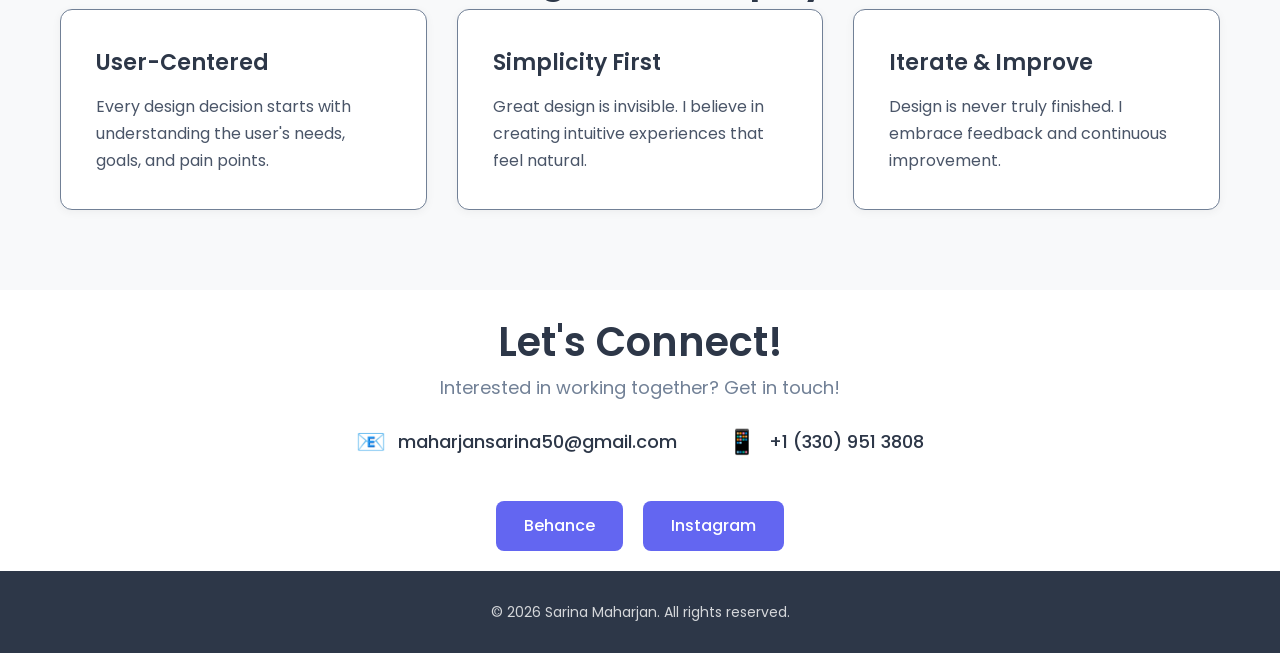
==== commit 1063feff: "Reintroduce image carousel section in about.html Restored the image carousel section with its conten" ====
--- a/about.html
+++ b/about.html
@@ -65,40 +65,7 @@
         </div>
     </section>
 
-    <section class="carousel-section">
-    <div class="container">
-        <h2 class="section-title">Image Carousel</h2>
-        <div class="carousel-grid">
-            <!-- Left Column -->
-            <div class="carousel-column">
-                <div class="carousel-item horizontal">
-                    <img src="saree.jpg" alt="Image 1">
-                </div>
-                <div class="carousel-item horizontal">
-                    <img src="stage.jpg" alt="Image 2">
-                </div>
-                <div class="carousel-item vertical">
-                    <img src="photo.jpg" alt="Image 3">
-                </div>
-            </div>
-            
-            <!-- Right Column -->
-            <div class="carousel-column">
-                <div class="carousel-item vertical">
-                    <img src="office.jpg" alt="Image 4">
-                </div>
-                <div class="carousel-item horizontal">
-                    <img src="wedding.jpg" alt="Image 5">
-                </div>
-                <div class="carousel-item horizontal">
-                    <img src="smile.jpg" alt="Image 6">
-                </div>
-            </div>
-        </div> 
-    </div>
-</section>
-
-    <!-- Skills & Tools -->
+     <!-- Skills & Tools -->
     <section class="tools-section">
         <div class="container">
             <h2 class="section-title">Skills & Tools</h2>
@@ -137,6 +104,40 @@
         </div>
     </section>
 
+    <section class="carousel-section">
+    <div class="container">
+        <h2 class="section-title">Image Carousel</h2>
+        <div class="carousel-grid">
+            <!-- Left Column -->
+            <div class="carousel-column">
+                <div class="carousel-item horizontal">
+                    <img src="saree.jpg" alt="Image 1">
+                </div>
+                <div class="carousel-item horizontal">
+                    <img src="stage.jpg" alt="Image 2">
+                </div>
+                <div class="carousel-item vertical">
+                    <img src="photo.jpg" alt="Image 3">
+                </div>
+            </div>
+            
+            <!-- Right Column -->
+            <div class="carousel-column">
+                <div class="carousel-item vertical">
+                    <img src="office.jpg" alt="Image 4">
+                </div>
+                <div class="carousel-item horizontal">
+                    <img src="wedding.jpg" alt="Image 5">
+                </div>
+                <div class="carousel-item horizontal">
+                    <img src="smile.jpg" alt="Image 6">
+                </div>
+            </div>
+        </div> 
+    </div>
+</section>
+
+   
     <!-- Philosophy -->
     <section class="philosophy-section">
         <div class="container">
